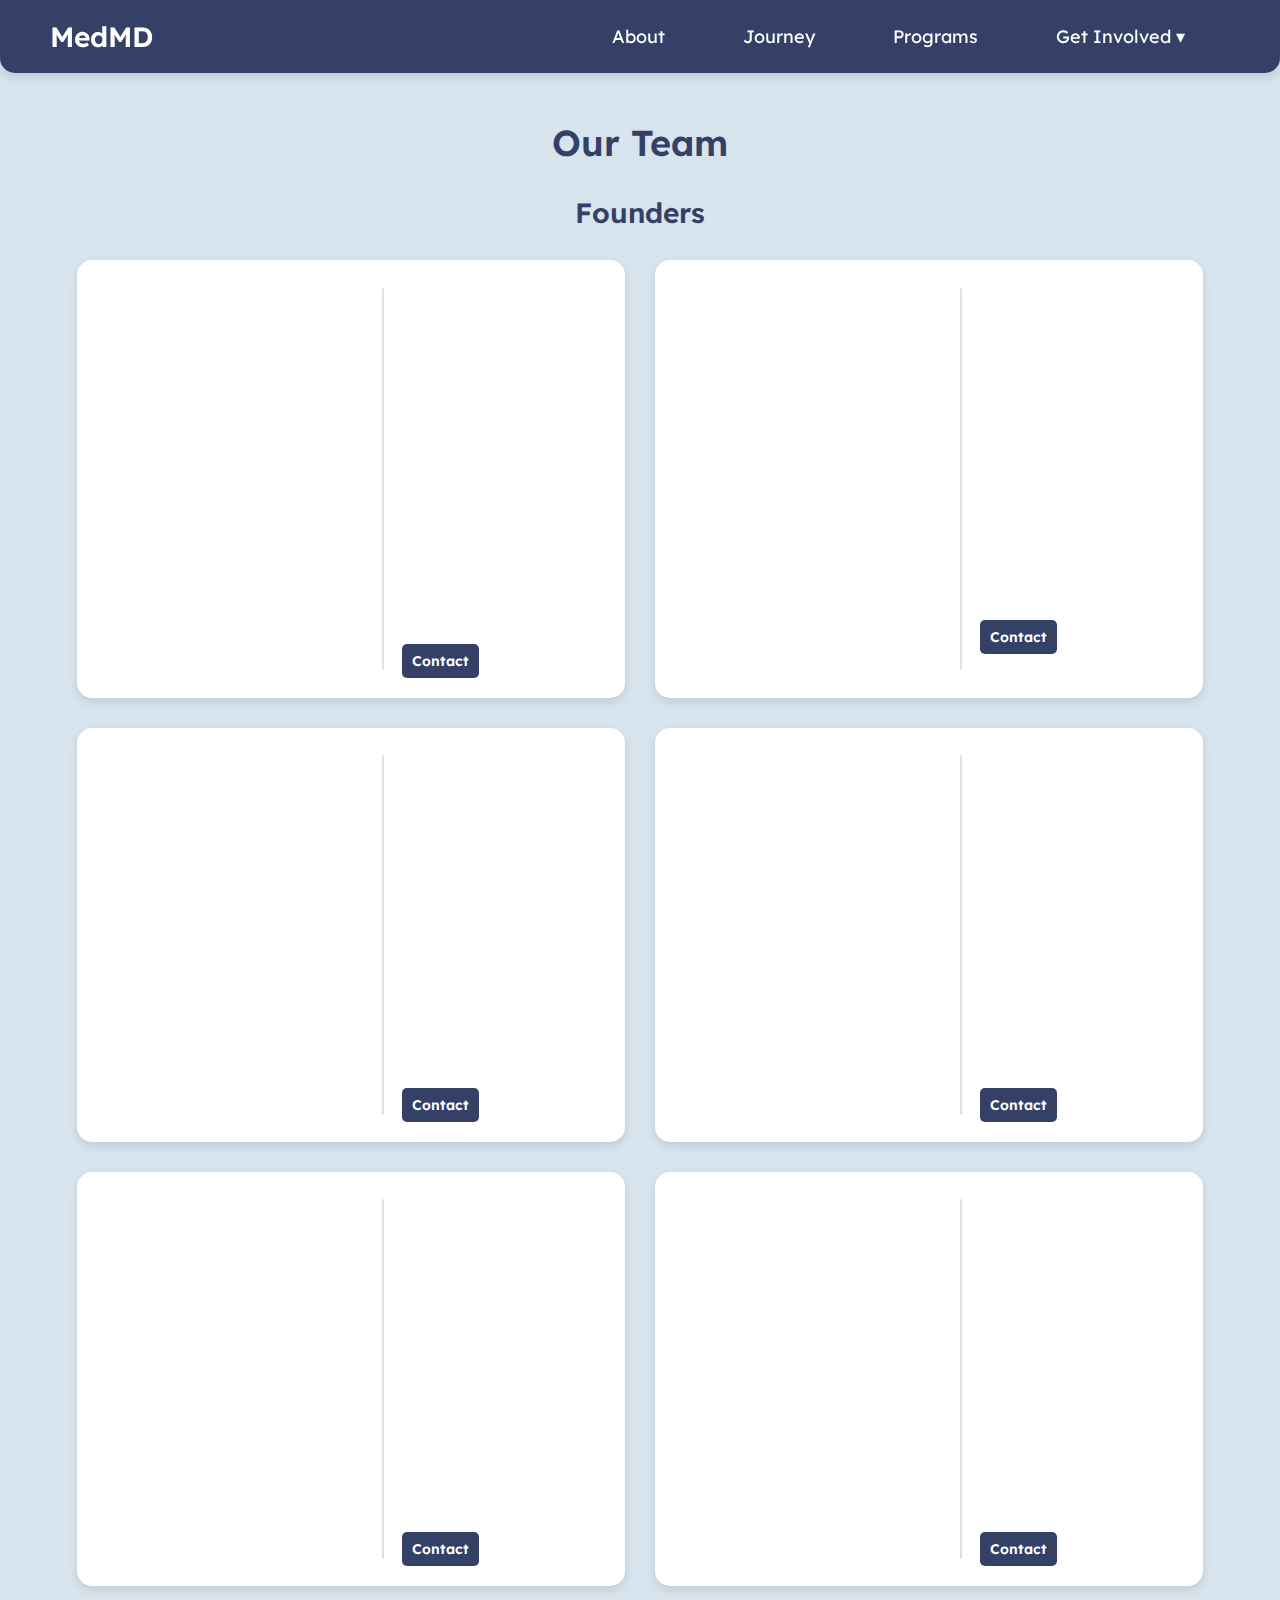
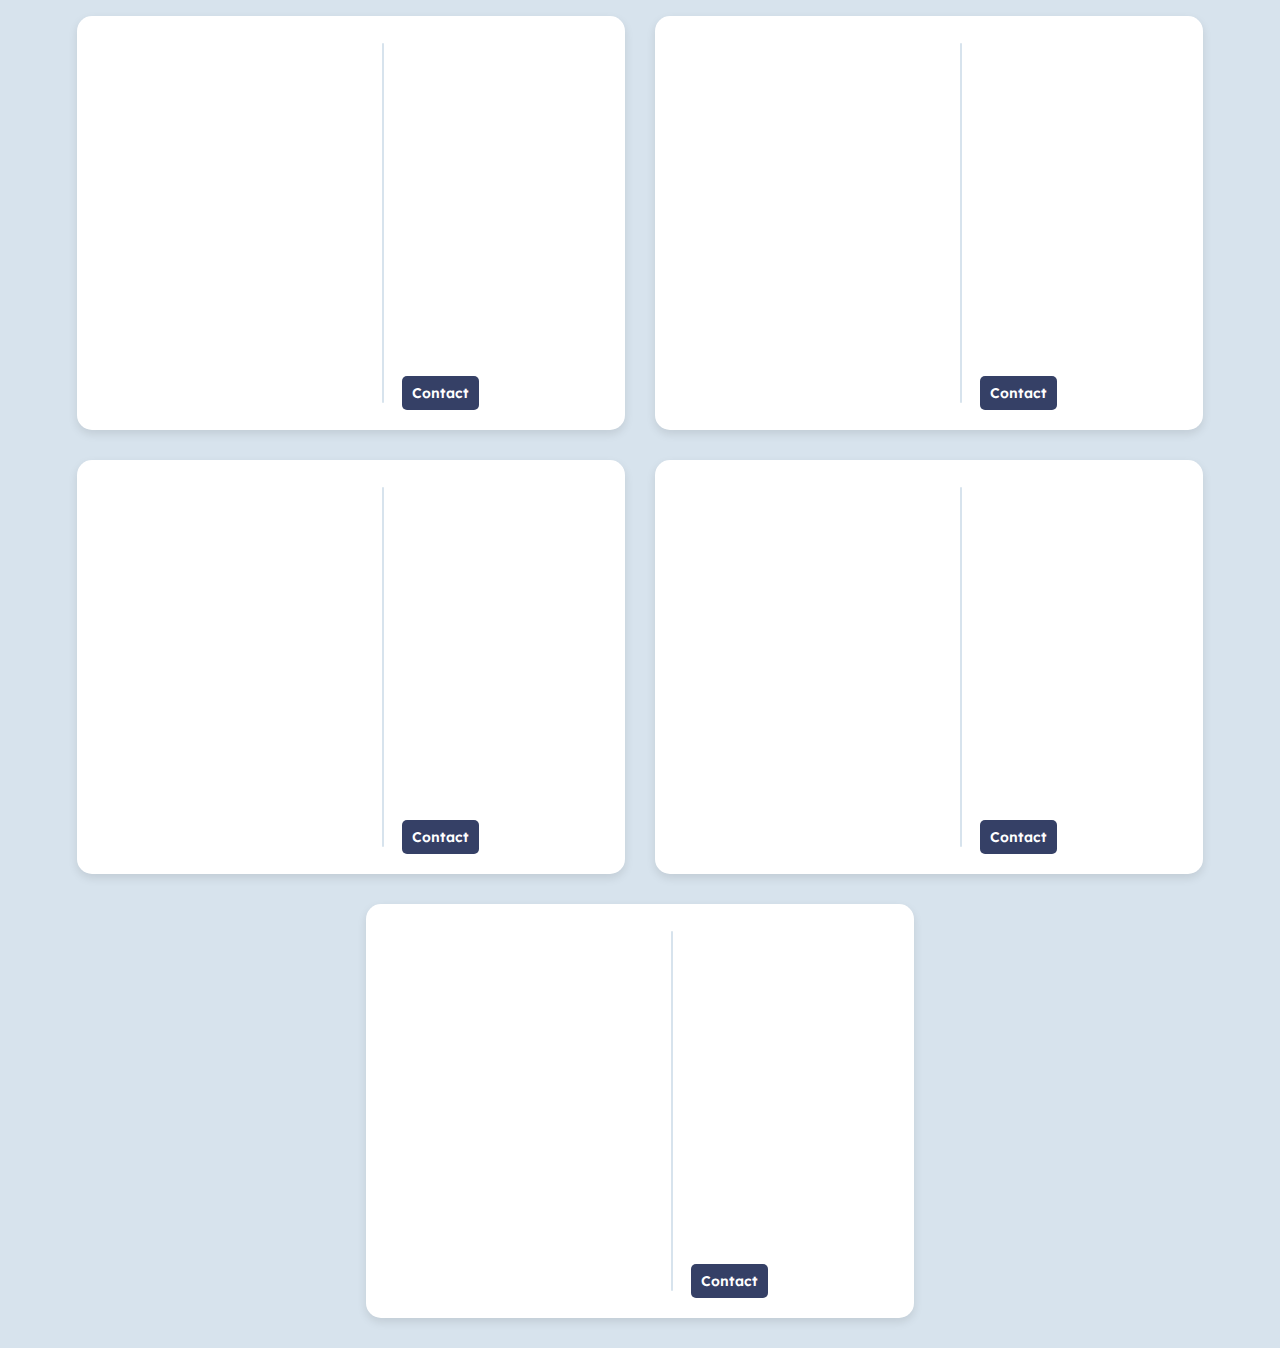
==== journey.html @ e0a1d85b "addednewpages" ====
<!DOCTYPE html>
<html lang="en">
<head>
    <meta charset="UTF-8">
    <meta name="viewport" content="width=device-width, initial-scale=1.0">
    <title>MedMD</title>
    <link rel="stylesheet" href="styles.css">
    <link href="https://fonts.googleapis.com/css2?family=Lexend:wght@300;400;600&display=swap" rel="stylesheet">
    <link rel="preload" href="https://fonts.googleapis.com/css2?family=Lexend:wght@300;400;600;700&display=swap" as="style" onload="this.onload=null;this.rel='stylesheet'">
    <noscript>
        <link rel="stylesheet" href="https://fonts.googleapis.com/css2?family=Lexend:wght@300;400;600;700&display=swap">
    </noscript>

    <link
      rel="stylesheet"
      data-purpose="Layout StyleSheet"
      title="Web Awesome"
      href="/css/app-wa-4605c815f1874757bc9ac33aa114fb0f.css?vsn=d"
    >
      <link
        rel="stylesheet"
        href="https://site-assets.fontawesome.com/releases/v6.7.2/css/all.css"
      >
    <link href="https://fonts.googleapis.com/css2?family=Lexend:wght@400;600&display=swap" rel="stylesheet">
</head>
<body>

    <header>
        <div class="logo">
            <a href="index.html">MedMD</a>
        </div>
        <nav>
            <ul>
                <li><a href="aboutus.html"><i class="fa-solid fa-person"></i> About</a></li>
                <li><a href="journey.html"><i class="fa-solid fa-globe"></i> Journey</a></li>
                <li><a href="programs.html"><i class="fa-solid fa-clipboard"></i> Programs</a></li>
                <li class="dropdown">
                    <a href="#" id="dropdownBtn"><i class="fa-solid fa-hand-holding-heart"></i> Get Involved ▾</a>
                    <ul class="dropdown-menu">
                        <li><a href="#">Volunteer</a></li>
                        <li><a href="#">Start Chapter</a></li>
                        <li><a href="#">Donate</a></li>
                    </ul>
                </li>
            </ul>
        </nav>
    </header>
    <section class="about-header">
        <h1>Our Team</h1>
    </section>

    <section class="role-header">
        <h1>Founders</h1>
    </section>
    <div class="team-container">
        <div class="team-box">
            <div class="team-header">
                <div class="team-image">
                    <img src="images\CailynFAbout.png" alt="Team Member Image">
                </div>
                <div class="team-info">
                    <h3>Cailyn Farrell</h3>
                    <h4>Poolesville High School</h4>
                    <p>As a passionate student with aspirations in medicine, I saw firsthand how limited medical and health-care related education is to our youth. Helping found MedMd, I hope to inspire the next generation to hold interest in medicine and STEM!</p>
                    <a href="https://www.youtube.com/watch?v=w_JYhUEPX54&ab_channel=MitchellGaiser"><button class="contact-btn">Contact</button></a>
                </div>
            </div>
        </div>
        
        <div class="team-box">
            <div class="team-header">
                <div class="team-image">
                    <img src="images\Placeholder.jpg" alt="Team Member Image">
                </div>
                <div class="team-info">
                    <h3>Akash Saran</h3>
                    <h4>Poolesville High School</h4>
                    <p>Growing up in a medical family, I've been exposed to healthcare and medical instruments, sparking my passion for science. I aim to inspire young minds to explore medicine, nurture their curiosity in these fields, and foster a new generation.</p>
                    <a href="https://www.youtube.com/watch?v=D0ehC_8sQuU&ab_channel=%E3%83%84%E3%83%A6"><button class="contact-btn">Contact</button></a>
                </div>
            </div>
        </div>

        <div class="team-box">
            <div class="team-header">
                <div class="team-image">
                    <img src="images\KatherineXuAbout.png" alt="Team Member Image">
                </div>
                <div class="team-info">
                    <h3>Katherine Xu</h3>
                    <h4>Poolesville High School</h4>
                    <p>Lorem ipsum dolor sit amet consectetur adipisicing elit. Fugiat harum quam, animi nihil repellat earum inventore! Dolor, ad? Dignissimos non itaque deserunt ipsa, voluptas animi eius. Possimus iure quo voluptatibus.</p>
                    <a href="https://www.youtube.com/watch?v=wTbJwrBnnbU&ab_channel=FRESH-SQUEEZZ"><button class="contact-btn">Contact</button></a>
                </div>
            </div>
        </div>

        <div class="team-box">
            <div class="team-header">
                <div class="team-image">
                    <img src="images\KatherineXuAbout.png" alt="Team Member Image">
                </div>
                <div class="team-info">
                    <h3>Katherine Xu</h3>
                    <h4>Poolesville High School</h4>
                    <p>Lorem ipsum dolor sit amet consectetur adipisicing elit. Fugiat harum quam, animi nihil repellat earum inventore! Dolor, ad? Dignissimos non itaque deserunt ipsa, voluptas animi eius. Possimus iure quo voluptatibus.</p>
                    <a href="https://www.youtube.com/watch?v=wTbJwrBnnbU&ab_channel=FRESH-SQUEEZZ"><button class="contact-btn">Contact</button></a>
                </div>
            </div>
        </div>

        <div class="team-box">
            <div class="team-header">
                <div class="team-image">
                    <img src="images\KatherineXuAbout.png" alt="Team Member Image">
                </div>
                <div class="team-info">
                    <h3>Katherine Xu</h3>
                    <h4>Poolesville High School</h4>
                    <p>Lorem ipsum dolor sit amet consectetur adipisicing elit. Fugiat harum quam, animi nihil repellat earum inventore! Dolor, ad? Dignissimos non itaque deserunt ipsa, voluptas animi eius. Possimus iure quo voluptatibus.</p>
                    <a href="https://www.youtube.com/watch?v=wTbJwrBnnbU&ab_channel=FRESH-SQUEEZZ"><button class="contact-btn">Contact</button></a>
                </div>
            </div>
        </div>

        <div class="team-box">
            <div class="team-header">
                <div class="team-image">
                    <img src="images\KatherineXuAbout.png" alt="Team Member Image">
                </div>
                <div class="team-info">
                    <h3>Katherine Xu</h3>
                    <h4>Poolesville High School</h4>
                    <p>Lorem ipsum dolor sit amet consectetur adipisicing elit. Fugiat harum quam, animi nihil repellat earum inventore! Dolor, ad? Dignissimos non itaque deserunt ipsa, voluptas animi eius. Possimus iure quo voluptatibus.</p>
                    <a href="https://www.youtube.com/watch?v=wTbJwrBnnbU&ab_channel=FRESH-SQUEEZZ"><button class="contact-btn">Contact</button></a>
                </div>
            </div>
        </div>

        <div class="team-box">
            <div class="team-header">
                <div class="team-image">
                    <img src="images\KatherineXuAbout.png" alt="Team Member Image">
                </div>
                <div class="team-info">
                    <h3>Katherine Xu</h3>
                    <h4>Poolesville High School</h4>
                    <p>Lorem ipsum dolor sit amet consectetur adipisicing elit. Fugiat harum quam, animi nihil repellat earum inventore! Dolor, ad? Dignissimos non itaque deserunt ipsa, voluptas animi eius. Possimus iure quo voluptatibus.</p>
                    <a href="https://www.youtube.com/watch?v=wTbJwrBnnbU&ab_channel=FRESH-SQUEEZZ"><button class="contact-btn">Contact</button></a>
                </div>
            </div>
        </div>

        <div class="team-box">
            <div class="team-header">
                <div class="team-image">
                    <img src="images\KatherineXuAbout.png" alt="Team Member Image">
                </div>
                <div class="team-info">
                    <h3>Katherine Xu</h3>
                    <h4>Poolesville High School</h4>
                    <p>Lorem ipsum dolor sit amet consectetur adipisicing elit. Fugiat harum quam, animi nihil repellat earum inventore! Dolor, ad? Dignissimos non itaque deserunt ipsa, voluptas animi eius. Possimus iure quo voluptatibus.</p>
                    <a href="https://www.youtube.com/watch?v=wTbJwrBnnbU&ab_channel=FRESH-SQUEEZZ"><button class="contact-btn">Contact</button></a>
                </div>
            </div>
        </div>

        <div class="team-box">
            <div class="team-header">
                <div class="team-image">
                    <img src="images\KatherineXuAbout.png" alt="Team Member Image">
                </div>
                <div class="team-info">
                    <h3>Katherine Xu</h3>
                    <h4>Poolesville High School</h4>
                    <p>Lorem ipsum dolor sit amet consectetur adipisicing elit. Fugiat harum quam, animi nihil repellat earum inventore! Dolor, ad? Dignissimos non itaque deserunt ipsa, voluptas animi eius. Possimus iure quo voluptatibus.</p>
                    <a href="https://www.youtube.com/watch?v=wTbJwrBnnbU&ab_channel=FRESH-SQUEEZZ"><button class="contact-btn">Contact</button></a>
                </div>
            </div>
        </div>

        <div class="team-box">
            <div class="team-header">
                <div class="team-image">
                    <img src="images\KatherineXuAbout.png" alt="Team Member Image">
                </div>
                <div class="team-info">
                    <h3>Katherine Xu</h3>
                    <h4>Poolesville High School</h4>
                    <p>Lorem ipsum dolor sit amet consectetur adipisicing elit. Fugiat harum quam, animi nihil repellat earum inventore! Dolor, ad? Dignissimos non itaque deserunt ipsa, voluptas animi eius. Possimus iure quo voluptatibus.</p>
                    <a href="https://www.youtube.com/watch?v=wTbJwrBnnbU&ab_channel=FRESH-SQUEEZZ"><button class="contact-btn">Contact</button></a>
                </div>
            </div>
        </div>

        <div class="team-box">
            <div class="team-header">
                <div class="team-image">
                    <img src="images\KatherineXuAbout.png" alt="Team Member Image">
                </div>
                <div class="team-info">
                    <h3>Katherine Xu</h3>
                    <h4>Poolesville High School</h4>
                    <p>Lorem ipsum dolor sit amet consectetur adipisicing elit. Fugiat harum quam, animi nihil repellat earum inventore! Dolor, ad? Dignissimos non itaque deserunt ipsa, voluptas animi eius. Possimus iure quo voluptatibus.</p>
                    <a href="https://www.youtube.com/watch?v=wTbJwrBnnbU&ab_channel=FRESH-SQUEEZZ"><button class="contact-btn">Contact</button></a>
                </div>
            </div>
        </div>
    </div>

    <script src="script.js"></script>

</body>
</html>
---- styles.css ----
* {
    margin: 0;
    padding: 0;
    box-sizing: border-box;
    font-family: 'Lexend', 'Segoe UI', sans-serif;
}

body {
    overflow: auto; 
}

body::-webkit-scrollbar {
    display: none; 
}

body {
    background-color: #D7E3ED;
    padding-top: 80px;
}

header {
    position: fixed;
    top: 0;
    left: 0;
    width: 100%;
    display: flex;
    justify-content: space-between;
    align-items: center;
    background: #354066;
    color: white;
    padding: 15px 50px;
    box-shadow: 0px 5px 10px rgba(0, 0, 0, 0.1);
    border-radius: 0 0 15px 15px;
    z-index: 1000;
}

body {
    padding-top: 80px;
}

.dropdown-menu {
    display: none;
    position: absolute;
    background: white;
    border-radius: 15px;
    padding: 10px 0;
    top: 110%; 
    left: 50%;
    transform: translateX(-50%);
    min-width: 200px;
    box-shadow: 0px 4px 8px rgba(0, 0, 0, 0.1);
    z-index: 2;
}

/* update icon */
nav ul li a {
    text-decoration: none;
    color: white;
    font-size: 18px;
    font-weight: 400;
    padding: 10px 15px;
    border-radius: 15px;
    transition: 0.3s;
    display: flex;
    align-items: center;
    gap: 8px;
}

nav ul li a i {
    font-size: 14px; /* icon size */
}


.logo a {
    font-size: 28px;
    font-weight: 600;
    color: white;
    text-decoration: none;
    transition: 0.3s;
}

.logo a:hover {
    color: #D7E3ED;
}

nav ul {
    list-style: none;
    display: flex;
    align-items: center;
}

nav ul li {
    position: relative;
    margin: 0 20px;
}

nav ul li a {
    text-decoration: none;
    color: white;
    font-size: 18px;
    font-weight: 400;
    padding: 10px 15px;
    border-radius: 15px;
    transition: 0.3s;
    display: flex;
    align-items: center;
    gap: 8px;
}

nav ul li a:hover {
    background: #D7E3ED;
    color: #354066;
}

.dropdown {
    margin-right: 30px;
}

.dropdown-menu {
    display: none;
    position: absolute;
    background: #D7E3ED;
    border-radius: 15px;
    padding: 10px 0;
    top: 100%;
    left: 50%;
    transform: translateX(-50%);
    min-width: 200px;
    box-shadow: 0px 4px 8px rgba(0, 0, 0, 0.1);
}

.dropdown-menu li {
    padding: 10px;
    text-align: center;
}

.dropdown-menu li a {
    color: #354066;
    display: flex;
    align-items: center;
    justify-content: center;
    transition: 0.3s;
    padding: 8px 0;
    border-radius: 10px;
    gap: 8px;
}

.dropdown-menu li a:hover {
    background: #354066;
    color: white;
}

@media (max-width: 768px) {
    header {
        flex-direction: column;
        text-align: center;
        padding: 15px;
    }

    nav ul {
        flex-direction: column;
        padding-top: 10px;
    }

    nav ul li {
        margin: 10px 0;
    }

    .dropdown-menu {
        position: static;
        width: 100%;
        box-shadow: none;
        text-align: center;
    }

    .text-container {
        width: 90%;
        margin: 20px auto;
        padding: 15px;
    }

    .team-container,
    .program-container {
        flex-direction: column;
        align-items: center;
    }

    .team-box,
    .program-box {
        width: 90%;
        flex-direction: column;
        text-align: center;
    }

    .team-image {
        width: 100px;
        height: 100px;
    }

    .contact-btn {
        width: 100%;
    }
}


.fade-in-text {
    text-align: center;
    font-size: 20px;
    font-weight: 400;
    color: #333; /* Customize color */
    margin-top: 20px;
    opacity: 0;
    transform: translateY(30px);
    animation: fadeIn 1s ease-out forwards;
}

@keyframes fadeIn {
    from {
        opacity: 0;
        transform: translateY(30px);
    }
    to {
        opacity: 1;
        transform: translateY(0);
    }
}

@keyframes fadeInSmall {
    from {
        opacity: 0;
        transform: translateY(15px);
    }
    to {
        opacity: 1;
        transform: translateY(0);
    }
}

/* Start hidden */
.fade-in {
    opacity: 0;
}

/* Becomes visible when fully on screen */
.fade-in.active {
    animation: fadeIn 1s ease-out forwards;
}

.fade-in-small {
    opacity: 0;
}

.fade-in-small.active {
    animation: fadeInSmall 1s ease-out forwards;
}


.text-container {
    margin-top: 30px;  /* Space below the navbar */
    margin-left: 200px; /* Left margin */
    margin-right: 200px; /* Right margin */
    padding: 20px;
    background-color: white;
    /*border: 2px solid #354066; */
    border-radius: 10px;
    width: calc(100% - 400px); 
    box-sizing: border-box;
    box-shadow: 0px 4px 10px rgba(0, 0, 0, 0.2); /* Drop shadow */
}

.fade-in-text {
    text-align: center;
    font-size: 18px;
    font-weight: 400;
    color: #807c7c;
    opacity: 0;
    transform: translateY(30px);
    animation: fadeIn 0.6s ease-out forwards;
    line-height: 1.6;
}

.about-header {
    text-align: center;
    margin-top: 40px;
    margin-bottom: 30px;
}

.about-header h1 {
    font-size: 36px;
    font-weight: 600;
    color: #354066;
}

.role-header {
    text-align: center;
    margin-top: 30px;
    margin-bottom: 30px;
}

.role-header h1 {
    font-size: 28px;
    font-weight: 600;
    color: #354066;
}

.team-container {
    display: flex;
    justify-content: center;
    gap: 30px;
    flex-wrap: wrap;
    margin-bottom: 30px;
}

.team-box {
    display: flex;
    width: calc(44% - 15px);
    padding: 20px;
    background-color: white;
    border-radius: 15px;
    box-shadow: 0px 4px 10px rgba(0, 0, 0, 0.1);
    text-align: left;
    min-height: 280px;
    transition: transform 0.1s ease-in-out;
}

.team-box:hover {
    transform: scale(1.02);
  }

.team-header {
    display: flex;
    align-items: top;
    gap: 15px;
    width: 100%;
}

.team-image {
    width: 270px;
    height: 270px;
    border-radius: 15px;
    align-self: center;
    overflow: hidden;
    background-color: #D7E3ED;
    flex-shrink: 0;
    transition: filter 0.3s ease-in-out; /* Smooth transition for filter change */
}

.team-image img {
    width: 100%;
    height: 100%;
    object-fit: cover;
}

/* Vertical line between text */
.team-info {
    flex-grow: 1;
    display: flex;
    flex-direction: column;
    position: relative;
    padding-left: 20px;
}


.team-info::before {
    content: "";
    position: absolute;
    left: 0;
    top: 2%;
    bottom: 2%;
    width: 2px;
    border-radius: 15px;
    background: #d7e3ed;
}


.team-info h3 {
    font-size: 22px;
    font-weight: 600;
    color: #354066;
}

.team-info h4 {
    font-size: 18px;
    font-weight: 500;
    color: #354066;
    margin-top: 5px;
    margin: 8px 0;
}

.team-box p {
    font-size: 16px;
    font-weight: 400;
    color: #807c7c;
    line-height: 1.5;
    margin-bottom: 10px;
    /* animation: fadeIn 1s ease-out forwards; */
}

.contact-btn {
    display: inline-flex;
    align-items: center;
    justify-content: center;
    padding: 8px 10px;
    background-color: #354066;
    color: white;
    border: none;
    border-radius: 5px;
    cursor: pointer;
    transition: 0.3s;
    font-size: 14px;
    font-weight: 600;
    width: fit-content;
    margin-top: auto; 
}

/* Add Arrow */
.contact-btn::after {
    font-weight: bold;
    transition: 0.3s;
}

.contact-btn:hover {
    background-color: #D7E3ED;
    color: #354066;
}

@media (max-width: 768px) {

    .program-container {
        flex-direction: column;
        align-items: center;
    }
    
    .team-container {
        flex-direction: column;
        align-items: center;
    }


    .team-box {
        width: 80%;
        flex-direction: column;
        align-items: center;
        text-align: center;
    }

    .team-image {
        width: 150px;
        height: 150px;
    }

    .team-info h3 {
        font-size: 22px;
    }

    .team-info p {
        font-size: 14px;
    }

    .contact-btn {
        width: 100%;
    }

}

.learn-more-btn {
    display: inline-block;
    margin-top: 15px;
    padding: 10px 20px;
    background-color: #354066; /* Solid purple */
    color: white;
    text-decoration: none;
    font-weight: bold;
    border-radius: 8px;
    transition: 0.3s;
}

.learn-more-btn:hover {
    background: #D7E3ED;
    color: #354066;
}

@keyframes fadeIn {
    from {
        opacity: 0;
        transform: translateY(30px);
    }
    to {
        opacity: 1;
        transform: translateY(0);
    }
}

.program-section {
    margin-left: 16.5%;
}

.program-container {
    display: flex;
    justify-content: center;
    gap: 30px;
    flex-wrap: wrap;
    margin-bottom: 30px;
}

.program-header {
    display: flex;
    align-items: top;
    gap: 15px;
    width: 100%;
}

.program-box {
    display: flex;
    width: calc(47% - 15px);
    padding: 20px;
    background-color: white;
    border-radius: 15px;
    box-shadow: 0px 4px 10px rgba(0, 0, 0, 0.1);
    text-align: left;
    min-height: 280px;
    transition: transform 0.1s ease-in-out;
}

.program-info {
    flex-grow: 1;
    display: flex;
    align-items: top;
    flex-direction: column;
    position: relative;
    padding-left: 20px;
}

.program-info h3 {
    font-size: 20px;
    font-weight: 600;
    color: #354066;
}

.program-info h4 {
    font-size: 15px;
    font-weight: 500;
    color: #354066;
    margin-top: 5px;
    margin: 8px 0;
}

.program-info p {
    font-size: 14px;
    font-weight: 400;
    color: #807c7c;
    line-height: 1.5;
    margin-bottom: 10px;
    /* animation: fadeIn 1s ease-out forwards; */
}

.program-image {
    width: 240px;
    height: 240px;
    border-radius: 15px;
    align-self: center;
    overflow: hidden;
    background-color: #D7E3ED;
    flex-shrink: 0;
}

.program-image img {
    width: 100%;
    height: 100%;
    object-fit: cover;
}

.program-info::before {
    content: "";
    position: absolute;
    left: 0;
    top: 2%;
    bottom: 2%;
    width: 2px;
    border-radius: 15px;
    background: #d7e3ed;
}

.program-box:hover {
    transform: scale(1.02);
}

.program-info ul {
    font-size: 14px;
    font-weight: 400;
    color: #807c7c;
    line-height: 1.5;
    list-style-type: none; /* Remove default bullets */
    display: grid;
    grid-template-columns: repeat(2, 1fr); /* 2 columns */
    gap: 5px 0px; 
    
}

.search-bar {
    width: 100%;
    max-width: 94%;
    padding: 10px;
    margin: 20px auto;
    display: block;
    border: 2px solid #ccc;
    border-radius: 10px;
    font-size: 16px;
}

#no-results {
    text-align: center; 
    margin-top: 10px; 
}

.sidebar {
    margin: 0;
    padding: 0;
    width: 15%;
    position: fixed;
    height: 85%;
    overflow: auto;
    display: flex;
    flex-direction: column;
    padding: 20px;
    background-color: white;
    border-radius: 15px;
    box-shadow: 0px 4px 10px rgba(0, 0, 0, 0.1);
    text-align: left;
    margin-left: 1.5%;
    margin-top: 15px;
    color: #807c7c;
}

.sidebar ul {
    list-style-type: none;
    margin-left: 2px;
    padding: 0;
    display: flex;
    align-items: top;
    flex-direction: column;
    position: relative;
    padding-left: 20px;
}

.sidebar ul li {
    font-size: 14px;
    padding: 6px 0;
    position: relative;
    
}

.sidebar ul::before {
    content: "";
    position: absolute;
    left: 0;
    top: 2%;
    bottom: 2%;
    width: 2px;
    border-radius: 15px;
    background: #d7e3ed;
}

.sidebar p {
    font-size: 16px;
    padding: 8px 0;
    position: relative;
    color: #354066;
    font-weight: 600;
}

.sidebar a {
    text-decoration: none; /* Remove underline */
    color: #807c7c; /* Set the color to gray */
}

.sidebar a:hover {
    color: #354066; /* Optional: Change color on hover */
}

/* Custom scrollbar styles for WebKit browsers (Chrome, Safari) */
.sidebar::-webkit-scrollbar {
    width: 4px; /* Width of the scrollbar */
}

/* Track */
.sidebar::-webkit-scrollbar-track {
    border-radius: 10px; /* Rounded corners for the track */
    margin-top: 10px;
}

/* Handle */
.sidebar::-webkit-scrollbar-thumb {
    background: #807c7c86; /* Blue color for the scrollbar handle */
    border-radius: 10px; /* Rounded corners for the handle */
}
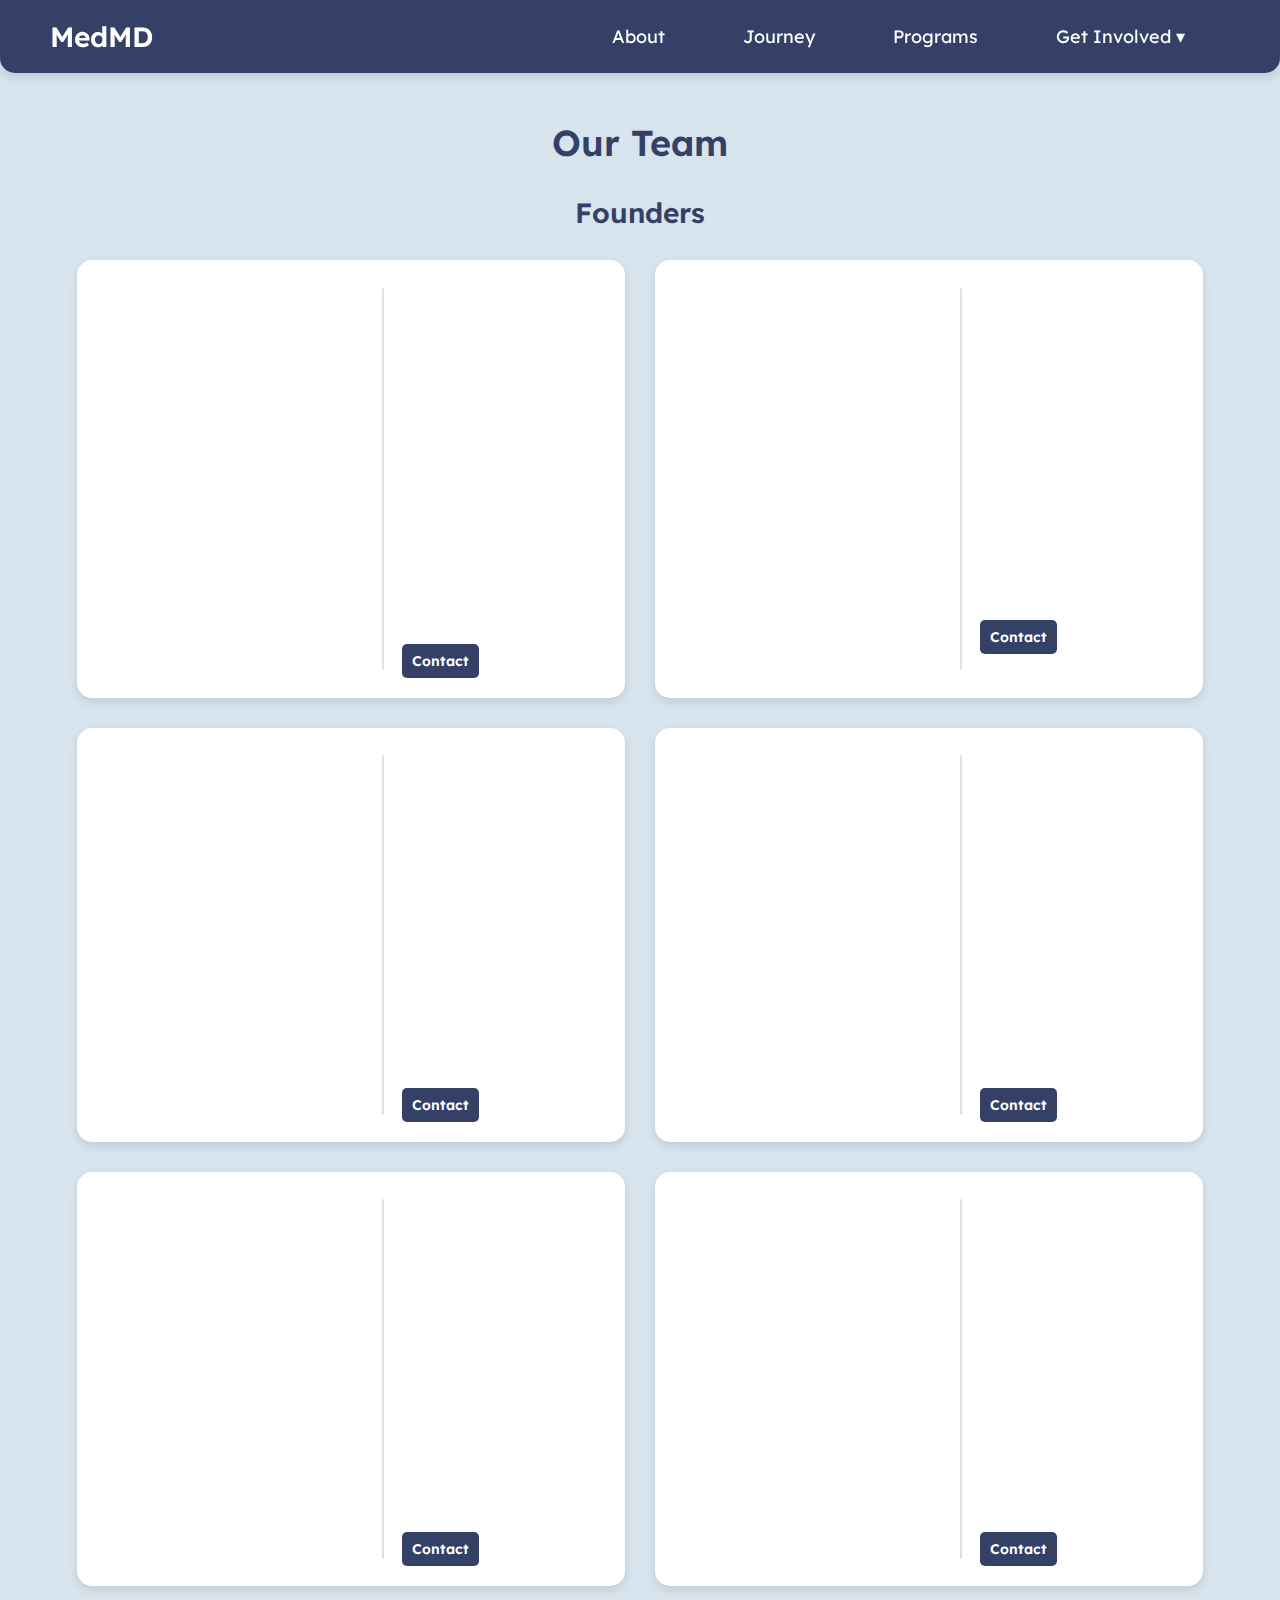
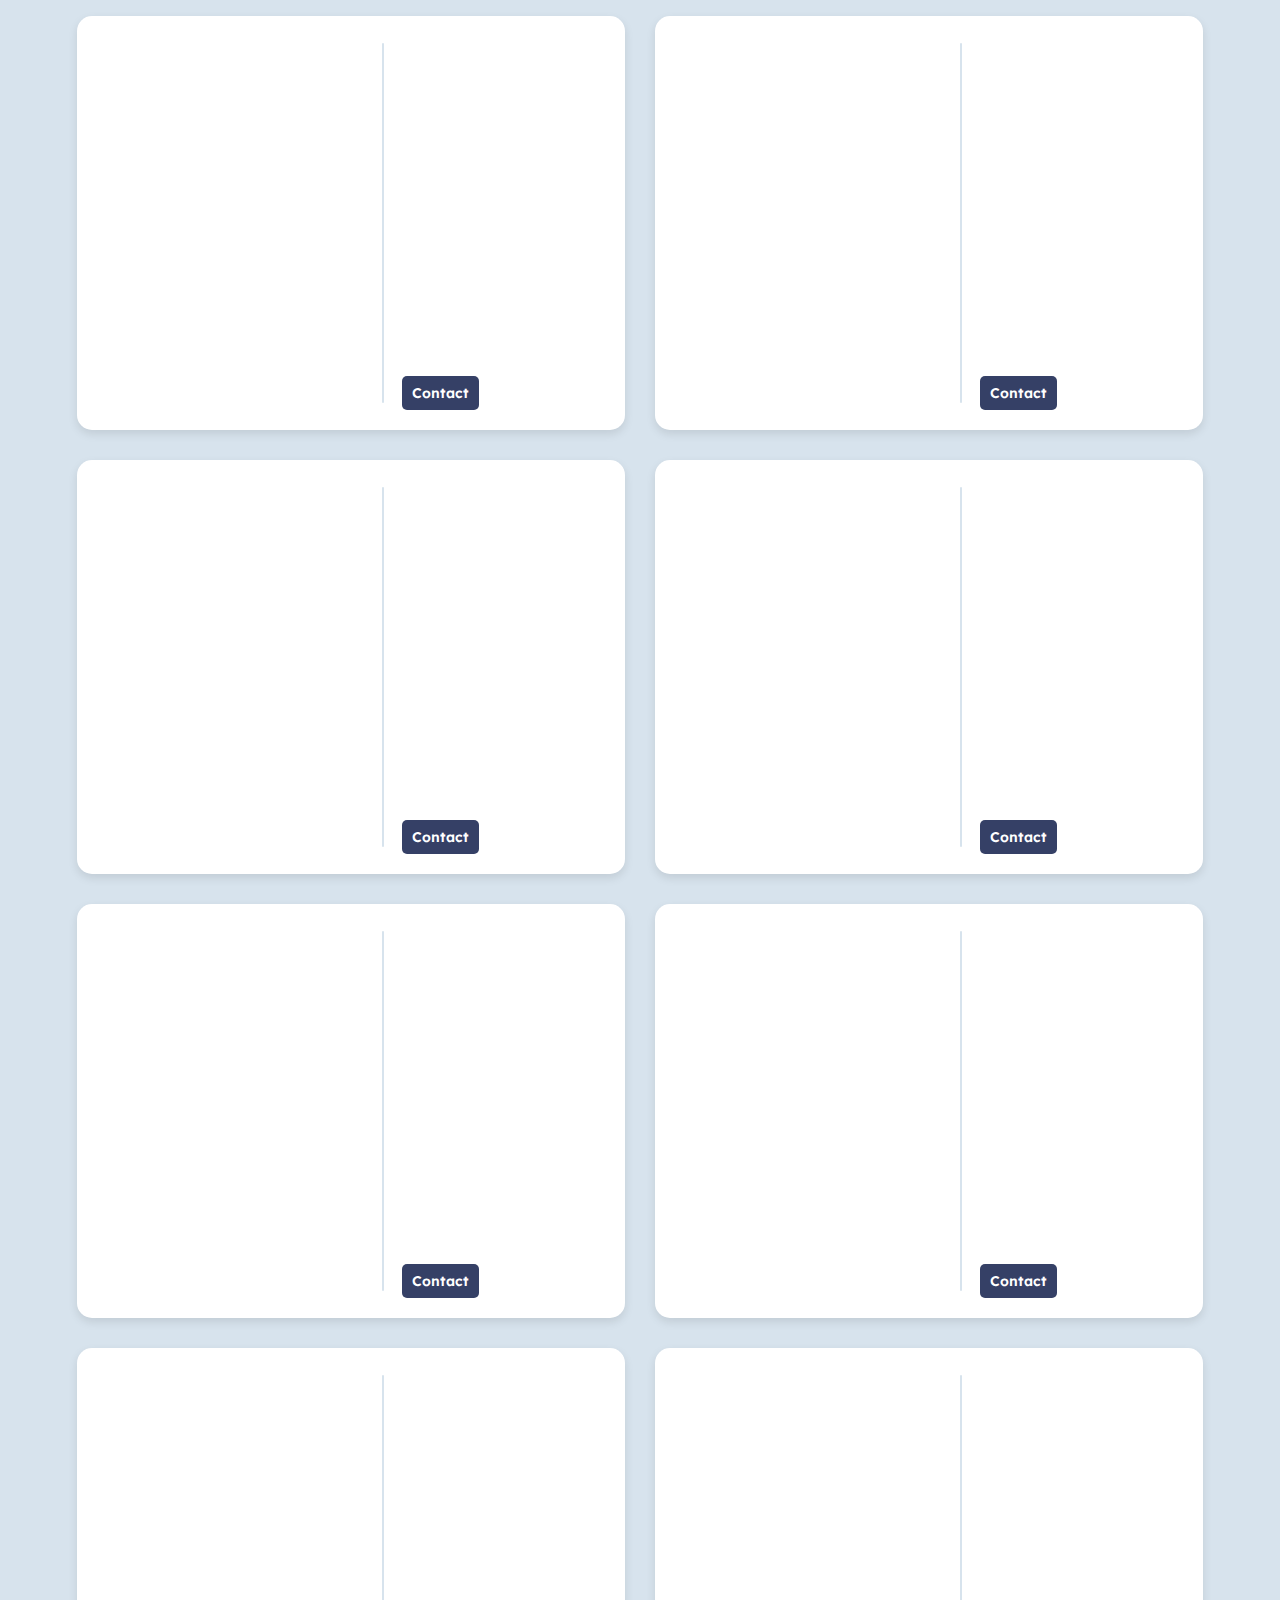
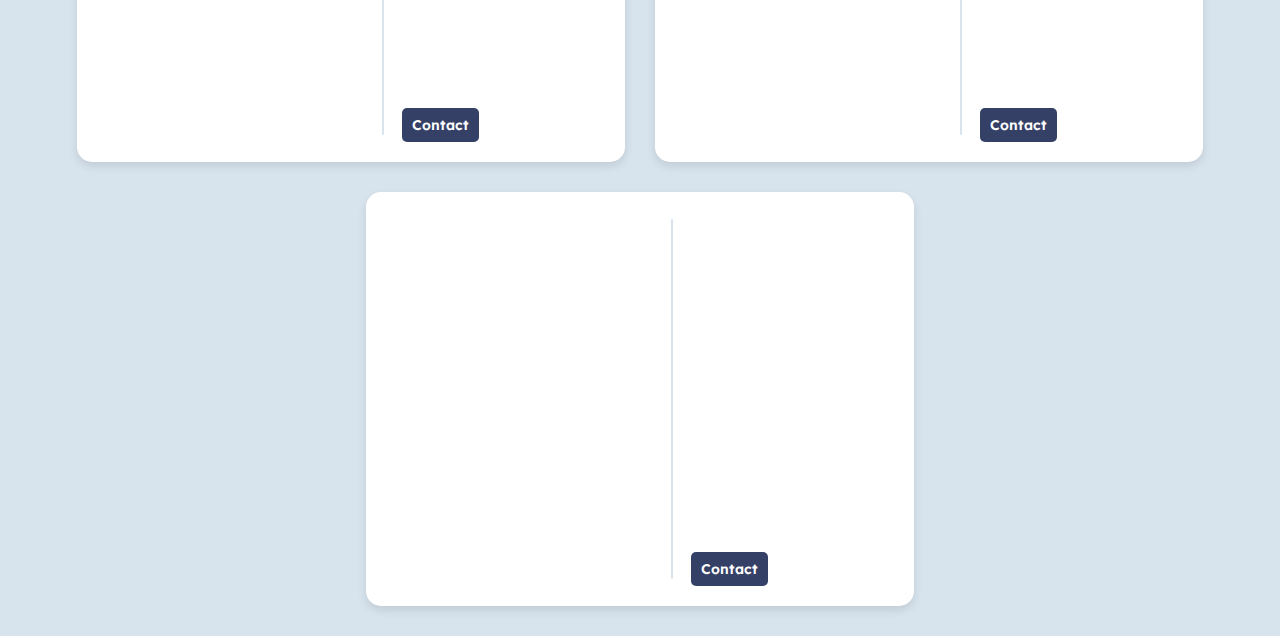
==== commit 4194f6af: "addedProgramsPage" ====
--- a/journey.html
+++ b/journey.html
@@ -31,7 +31,7 @@
         </div>
         <nav>
             <ul>
-                <li><a href="aboutus.html"><i class="fa-solid fa-person"></i> About</a></li>
+                <li><a href="about.html"><i class="fa-solid fa-person"></i> About</a></li>
                 <li><a href="journey.html"><i class="fa-solid fa-globe"></i> Journey</a></li>
                 <li><a href="programs.html"><i class="fa-solid fa-clipboard"></i> Programs</a></li>
                 <li class="dropdown">
@@ -206,6 +206,62 @@
                 </div>
             </div>
         </div>
+
+        <div class="team-box">
+            <div class="team-header">
+                <div class="team-image">
+                    <img src="images\KatherineXuAbout.png" alt="Team Member Image">
+                </div>
+                <div class="team-info">
+                    <h3>Katherine Xu</h3>
+                    <h4>Poolesville High School</h4>
+                    <p>Lorem ipsum dolor sit amet consectetur adipisicing elit. Fugiat harum quam, animi nihil repellat earum inventore! Dolor, ad? Dignissimos non itaque deserunt ipsa, voluptas animi eius. Possimus iure quo voluptatibus.</p>
+                    <a href="https://www.youtube.com/watch?v=wTbJwrBnnbU&ab_channel=FRESH-SQUEEZZ"><button class="contact-btn">Contact</button></a>
+                </div>
+            </div>
+        </div>
+
+        <div class="team-box">
+            <div class="team-header">
+                <div class="team-image">
+                    <img src="images\KatherineXuAbout.png" alt="Team Member Image">
+                </div>
+                <div class="team-info">
+                    <h3>Katherine Xu</h3>
+                    <h4>Poolesville High School</h4>
+                    <p>Lorem ipsum dolor sit amet consectetur adipisicing elit. Fugiat harum quam, animi nihil repellat earum inventore! Dolor, ad? Dignissimos non itaque deserunt ipsa, voluptas animi eius. Possimus iure quo voluptatibus.</p>
+                    <a href="https://www.youtube.com/watch?v=wTbJwrBnnbU&ab_channel=FRESH-SQUEEZZ"><button class="contact-btn">Contact</button></a>
+                </div>
+            </div>
+        </div>
+
+        <div class="team-box">
+            <div class="team-header">
+                <div class="team-image">
+                    <img src="images\KatherineXuAbout.png" alt="Team Member Image">
+                </div>
+                <div class="team-info">
+                    <h3>Katherine Xu</h3>
+                    <h4>Poolesville High School</h4>
+                    <p>Lorem ipsum dolor sit amet consectetur adipisicing elit. Fugiat harum quam, animi nihil repellat earum inventore! Dolor, ad? Dignissimos non itaque deserunt ipsa, voluptas animi eius. Possimus iure quo voluptatibus.</p>
+                    <a href="https://www.youtube.com/watch?v=wTbJwrBnnbU&ab_channel=FRESH-SQUEEZZ"><button class="contact-btn">Contact</button></a>
+                </div>
+            </div>
+        </div>
+
+        <div class="team-box">
+            <div class="team-header">
+                <div class="team-image">
+                    <img src="images\KatherineXuAbout.png" alt="Team Member Image">
+                </div>
+                <div class="team-info">
+                    <h3>Katherine Xu</h3>
+                    <h4>Poolesville High School</h4>
+                    <p>Lorem ipsum dolor sit amet consectetur adipisicing elit. Fugiat harum quam, animi nihil repellat earum inventore! Dolor, ad? Dignissimos non itaque deserunt ipsa, voluptas animi eius. Possimus iure quo voluptatibus.</p>
+                    <a href="https://www.youtube.com/watch?v=wTbJwrBnnbU&ab_channel=FRESH-SQUEEZZ"><button class="contact-btn">Contact</button></a>
+                </div>
+            </div>
+        </div>
     </div>
 
     <script src="script.js"></script>
--- a/styles.css
+++ b/styles.css
@@ -180,13 +180,15 @@
     }
 
     .team-container,
-    .program-container {
+    .program-container,
+    .indiv-program-container {
         flex-direction: column;
         align-items: center;
     }
 
     .team-box,
-    .program-box {
+    .program-box,
+    .indiv-program-box {
         width: 90%;
         flex-direction: column;
         text-align: center;
@@ -241,7 +243,7 @@
     opacity: 0;
 }
 
-/* Becomes visible when fully on screen */
+/* visible when fully on screen */
 .fade-in.active {
     animation: fadeIn 1s ease-out forwards;
 }
@@ -256,16 +258,16 @@
 
 
 .text-container {
-    margin-top: 30px;  /* Space below the navbar */
-    margin-left: 200px; /* Left margin */
-    margin-right: 200px; /* Right margin */
+    margin-top: 30px; 
+    margin-left: 200px; 
+    margin-right: 200px;
     padding: 20px;
     background-color: white;
     /*border: 2px solid #354066; */
     border-radius: 10px;
     width: calc(100% - 400px); 
     box-sizing: border-box;
-    box-shadow: 0px 4px 10px rgba(0, 0, 0, 0.2); /* Drop shadow */
+    box-shadow: 0px 4px 10px rgba(0, 0, 0, 0.2);
 }
 
 .fade-in-text {
@@ -342,7 +344,7 @@
     overflow: hidden;
     background-color: #D7E3ED;
     flex-shrink: 0;
-    transition: filter 0.3s ease-in-out; /* Smooth transition for filter change */
+    transition: filter 0.3s ease-in-out;
 }
 
 .team-image img {
@@ -351,7 +353,6 @@
     object-fit: cover;
 }
 
-/* Vertical line between text */
 .team-info {
     flex-grow: 1;
     display: flex;
@@ -413,7 +414,6 @@
     margin-top: auto; 
 }
 
-/* Add Arrow */
 .contact-btn::after {
     font-weight: bold;
     transition: 0.3s;
@@ -467,7 +467,7 @@
     display: inline-block;
     margin-top: 15px;
     padding: 10px 20px;
-    background-color: #354066; /* Solid purple */
+    background-color: #354066;
     color: white;
     text-decoration: none;
     font-weight: bold;
@@ -492,7 +492,7 @@
 }
 
 .program-section {
-    margin-left: 16.5%;
+    margin-left: 17%;
 }
 
 .program-container {
@@ -590,9 +590,9 @@
     font-weight: 400;
     color: #807c7c;
     line-height: 1.5;
-    list-style-type: none; /* Remove default bullets */
+    list-style-type: none;
     display: grid;
-    grid-template-columns: repeat(2, 1fr); /* 2 columns */
+    grid-template-columns: repeat(2, 1fr);
     gap: 5px 0px; 
     
 }
@@ -618,7 +618,9 @@
     padding: 0;
     width: 15%;
     position: fixed;
-    height: 85%;
+    top: calc(74px + 2svw);
+    left: 2svw;
+    height: calc(100svh - 74px - 4svw);
     overflow: auto;
     display: flex;
     flex-direction: column;
@@ -627,8 +629,6 @@
     border-radius: 15px;
     box-shadow: 0px 4px 10px rgba(0, 0, 0, 0.1);
     text-align: left;
-    margin-left: 1.5%;
-    margin-top: 15px;
     color: #807c7c;
 }
 
@@ -644,7 +644,7 @@
 }
 
 .sidebar ul li {
-    font-size: 14px;
+    font-size: 15px;
     padding: 6px 0;
     position: relative;
     
@@ -662,35 +662,167 @@
 }
 
 .sidebar p {
-    font-size: 16px;
+    font-size: 17px;
     padding: 8px 0;
     position: relative;
     color: #354066;
     font-weight: 600;
 }
 
+.sidebar .current {
+    color: #354066;
+    font-weight: 600;
+}
+
 .sidebar a {
-    text-decoration: none; /* Remove underline */
-    color: #807c7c; /* Set the color to gray */
+    text-decoration: none; 
+    color: #807c7c; 
 }
 
 .sidebar a:hover {
-    color: #354066; /* Optional: Change color on hover */
-}
-
-/* Custom scrollbar styles for WebKit browsers (Chrome, Safari) */
+    color: #354066;
+}
+
 .sidebar::-webkit-scrollbar {
-    width: 4px; /* Width of the scrollbar */
-}
-
-/* Track */
-.sidebar::-webkit-scrollbar-track {
-    border-radius: 10px; /* Rounded corners for the track */
-    margin-top: 10px;
-}
-
-/* Handle */
-.sidebar::-webkit-scrollbar-thumb {
-    background: #807c7c86; /* Blue color for the scrollbar handle */
-    border-radius: 10px; /* Rounded corners for the handle */
-}+    display: none;
+    width: 4px; 
+}
+
+.indiv-program-container {
+    display: flex;
+    justify-content: center;
+    gap: 30px;
+    flex-wrap: wrap;
+    margin-bottom: 6.5px;
+}
+
+.indiv-program-description-box {
+    display: flex;
+    width: calc(95% - 15px);
+    padding: 20px;
+    background-color: white;
+    border-radius: 15px;
+    box-shadow: 0px 4px 10px rgba(0, 0, 0, 0.1);
+    text-align: left;
+    min-height: 200px;
+    transition: transform 0.1s ease-in-out;
+}
+
+.indiv-program-sessions-box {
+    display: flex;
+    width: calc(95% - 15px);
+    padding: 20px;
+    background-color: white;
+    border-radius: 15px;
+    box-shadow: 0px 4px 10px rgba(0, 0, 0, 0.1);
+    text-align: left;
+    min-height: 200px;
+    transition: transform 0.1s ease-in-out;
+}
+
+.indiv-program-header {
+    display: flex;
+    align-items: top;
+    gap: 15px;
+    width: 100%;
+}
+
+.indiv-program-info {
+    flex-grow: 1;
+    display: flex;
+    align-items: top;
+    flex-direction: column;
+    position: relative;
+    padding-left: 20px;
+}
+
+.indiv-program-info h3 {
+    font-size: 22px;
+    font-weight: 600;
+    color: #354066;
+    margin-bottom: 12px;
+}
+
+.indiv-program-info h4 {
+    font-size: 17px;
+    font-weight: 500;
+    color: #354066;
+    margin: 8px 0;
+}
+
+.indiv-program-info p {
+    font-size: 16px;
+    font-weight: 400;
+    color: #807c7c;
+    line-height: 1.5;
+    margin-bottom: 10px;
+    /* animation: fadeIn 1s ease-out forwards; */
+}
+
+.indiv-program-info table{
+    border-collapse: separate; 
+    border-radius: 15px;
+    text-align: center;
+    overflow: hidden;
+    margin-bottom: 10px;
+}
+
+.indiv-program-info table tr {
+    margin: 15px;
+    height: 60px;
+}
+
+.indiv-program-info table tr:nth-child(even) {
+    background-color: #D6EEEE;
+}
+
+.indiv-program-info table tr:nth-child(odd) {
+    background-color: #edf7f7;
+}
+
+
+.indiv-program-info table th {
+    font-size: 18px;
+    font-weight: 600;
+    background-color: #354066;
+    color: white;
+    padding: 10px
+}
+
+.indiv-program-info table td {
+    font-size: 16px;
+    font-weight: 400;
+    color: #807c7c;
+    line-height: 1.5;
+    padding: 10px
+}
+
+.indiv-program-image {
+    width: 300px;
+    height: 300px;
+    border-radius: 15px;
+    align-self: center;
+    overflow: hidden;
+    background-color: #D7E3ED;
+    flex-shrink: 0;
+}
+
+.indiv-program-image img {
+    width: 100%;
+    height: 100%;
+    object-fit: cover;
+}
+
+.indiv-program-info::before {
+    content: "";
+    position: absolute;
+    left: 0;
+    top: 1%;
+    bottom: 1%;
+    width: 2px;
+    border-radius: 15px;
+    background: #d7e3ed;
+}
+
+
+
